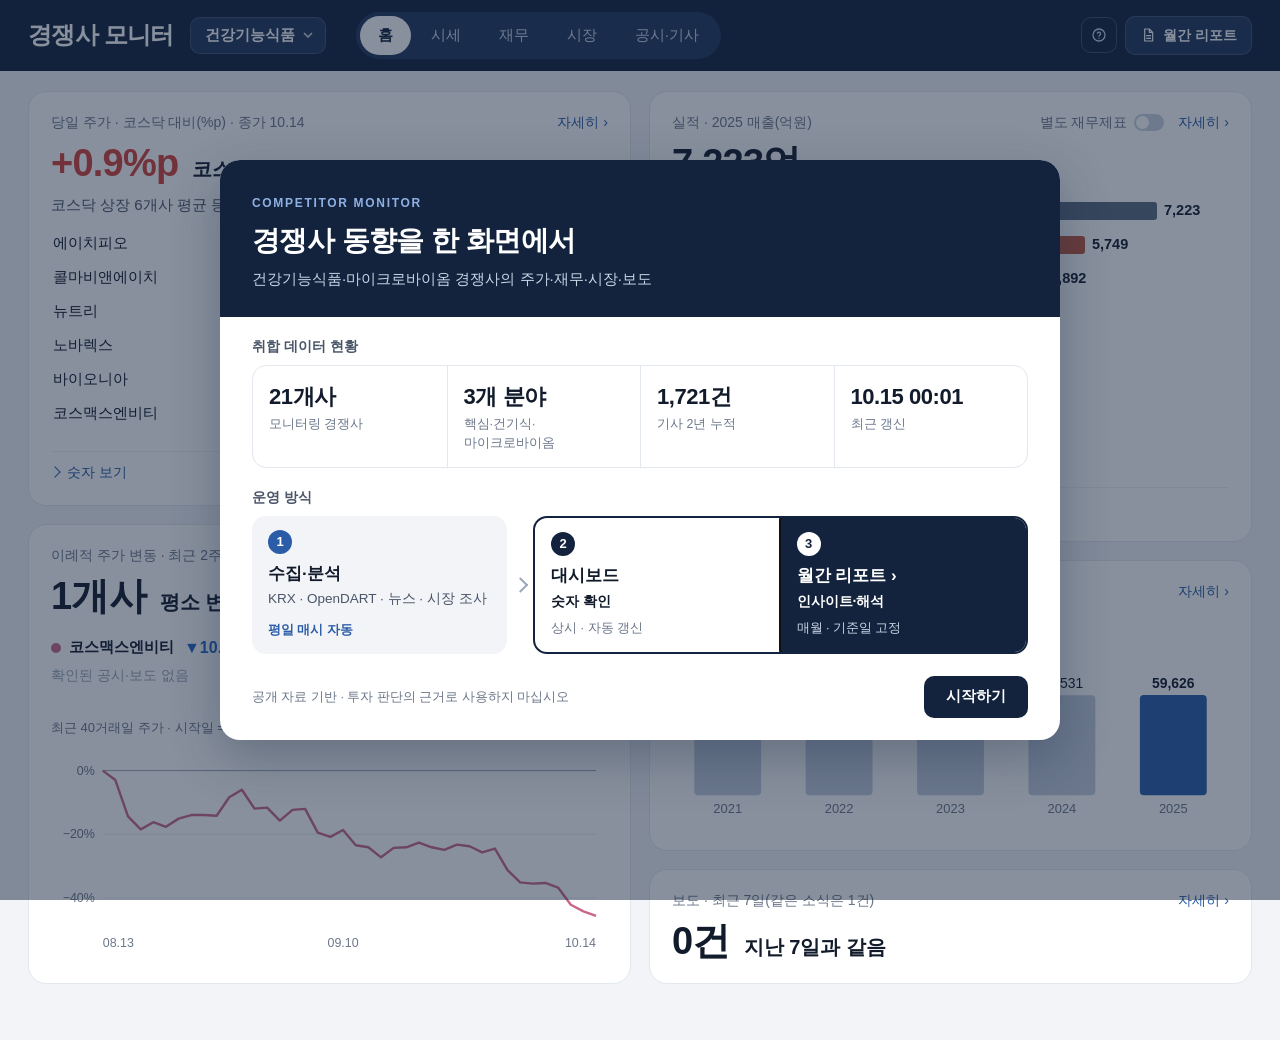
==== index.html @ a5f52f16 "기사: 최근 7일 보도 유형 막대를 누르면 그 유형 기사(날짜·회사·제목·매체) 4건, 기본은 가장 많은 유형 · 주별 보도 수 그래프를 오른쪽 카드 높이에 맞춰 늘림 Co-Aut" ====
<!doctype html>
<html lang="ko">
<head>
<meta charset="utf-8">
<meta name="viewport" content="width=device-width, initial-scale=1">
<title>경쟁사 모니터</title>
<link rel="icon" type="image/svg+xml" href="favicon.svg">
<link rel="icon" type="image/png" sizes="32x32" href="favicon-32.png">
<link rel="apple-touch-icon" href="apple-touch-icon.png">
<link rel="stylesheet" href="assets/app.css?v=36">
</head>
<body>
<header id="hdr"></header>
<main id="main"></main>
<div id="tip" role="tooltip" hidden></div>
<dialog id="coPop" aria-labelledby="coPopTitle"><div id="coPopBody"></div></dialog>
<script src="assets/colors.js?v=21"></script>
<script src="assets/core.js?v=29"></script>
<script src="assets/summary.js?v=41"></script>
</body>
</html>
---- assets/app.css ----
/* 경쟁사 모니터 Beta(/summary/) 스타일 */
:root{
  --page:#F2F4F7; --surface:#FFFFFF; --line:#E3E7EE; --grid:#EEF1F6; --ink:#121B2B; --ink-2:#4A5568; --muted:#6B778A; --faint:#9AA5B5;
  --navy:#13233D; --navy-2:#22365A; --navy-ink:#C9D4E5; --accent:#2B5CA8; --up:#D3433A; --down:#2467C9; --tag:#EEF1F6;
}
*{box-sizing:border-box}
html{-webkit-text-size-adjust:100%}
body{margin:0;background:var(--page);color:var(--ink);font-family:'Pretendard','Noto Sans KR','Apple SD Gothic Neo','Malgun Gothic',sans-serif;font-size:16px;line-height:1.5;word-break:keep-all}
a{color:inherit;text-decoration:none}
button{font:inherit;color:inherit;cursor:pointer}
.up{color:var(--up)}.dn{color:var(--down)}.mu{color:var(--muted)}.dim{color:var(--faint)}

/* 헤더 */
header{background:var(--navy);color:#fff;padding:14px 28px}
.hd{max-width:1280px;margin:0 auto;display:flex;align-items:center;gap:12px 24px;flex-wrap:wrap}
.brand{font-size:21px;font-weight:700;letter-spacing:-.02em;white-space:nowrap}
.nav{display:flex;gap:2px;background:var(--navy-2);border-radius:999px;padding:4px;margin:0 auto}
.nav a{padding:8px 18px;border-radius:999px;color:var(--navy-ink);font-size:15px;white-space:nowrap}
.nav a[aria-current="page"]{background:#fff;color:var(--navy);font-weight:700}
.nav .ni,.nav .ns{display:none}
.hd-r{display:flex;gap:8px;align-items:center}
.sw{display:flex;background:var(--navy-2);border-radius:10px;padding:3px;gap:2px}
.sw a,.sw button{border:0;background:none;padding:7px 12px;border-radius:8px;color:var(--navy-ink);font-size:14px;white-space:nowrap}
.sw [aria-current="true"]{background:#fff;color:var(--navy);font-weight:700}
.view a{padding:7px 14px}

main{max-width:1280px;margin:0 auto;padding:20px 28px 56px;display:flex;flex-direction:column;gap:18px}
.fresh{font-size:14px;color:var(--muted);display:flex;flex-wrap:wrap;gap:6px 16px}
.fresh i{display:inline-block;width:8px;height:8px;border-radius:50%;margin-right:6px;vertical-align:1px}
.ph{display:flex;align-items:baseline;flex-wrap:wrap;gap:6px 14px}
.ph h1{margin:0;font-size:28px;letter-spacing:-.02em}
.ph .m{font-size:14px;color:var(--muted)}
.ph .r{margin-left:auto;display:flex;gap:8px;flex-wrap:wrap}
.seg{display:inline-flex;background:#E3E8EF;border-radius:8px;padding:2px;gap:2px}
.seg button{border:0;background:none;padding:6px 13px;border-radius:6px;font-size:14px;color:var(--ink-2)}
.seg button[aria-pressed="true"]{background:#fff;font-weight:700;color:var(--ink)}
.card{background:var(--surface);border:1px solid var(--line);border-radius:18px;padding:20px 22px;min-width:0}
.card h2{margin:0 0 14px;font-size:19px;letter-spacing:-.01em}
.card h2 small{font-weight:400;font-size:14px;color:var(--muted);margin-left:8px}
.g2{display:grid;grid-template-columns:repeat(2,minmax(0,1fr));gap:18px;align-items:start}
.g3{display:grid;grid-template-columns:repeat(3,minmax(0,1fr));gap:18px}
.g4{display:grid;grid-template-columns:repeat(4,minmax(0,1fr));gap:14px}
.col{display:flex;flex-direction:column;gap:18px;min-width:0}
.more{font-size:14.5px;color:var(--accent)}
.right{text-align:right}
.note{font-size:13px;color:var(--faint);margin:10px 0 0}
.empty{color:var(--faint);padding:24px 0;text-align:center}
.dot{display:inline-block;width:10px;height:10px;border-radius:50%;flex:none}
.co{display:inline-flex;align-items:center;gap:8px;font-weight:600}
.tag{display:inline-block;font-size:12.5px;background:var(--tag);border-radius:999px;padding:2px 9px;color:var(--ink-2);white-space:nowrap}
.est{font-size:11px;font-weight:700;color:#7A5A12;background:#F3EAD7;border-radius:3px;padding:1px 5px;margin-left:6px}
.new{display:inline-block;width:8px;height:8px;border-radius:50%;background:var(--up);margin-left:8px;vertical-align:1px}
svg text{font-family:inherit}

/* 요약: 인사이트 카드 */
.ic{display:flex;flex-direction:column;gap:10px}
.ic .meta{font-size:14px;color:var(--muted);display:flex;justify-content:space-between;align-items:baseline;gap:10px}
.ic .meta .more{font-size:14px;white-space:nowrap}
.ic .big{display:flex;align-items:baseline;gap:6px 14px;flex-wrap:wrap}
.ic .big b{font-size:38px;letter-spacing:-.02em;line-height:1.1}
.ic .big span{font-size:20px;font-weight:700;line-height:1.35}
.ic .sub{font-size:15px;color:var(--ink-2)}
a.card:hover{border-color:#C9D2DF}

/* 상세: 인사이트 카드 */
.dc{display:grid;grid-template-columns:120px minmax(0,1fr);gap:16px;align-items:center}
.dc .n{font-size:26px;font-weight:700;letter-spacing:-.02em}
.dc .meta{font-size:13px;color:var(--muted)}
.dc .h{font-size:17px;font-weight:700;margin:2px 0}
.dc .s{font-size:14px;color:var(--ink-2)}
.ai{background:var(--navy);color:#fff;border:0}
.ai .meta{color:#B9A8F0}.ai .s{color:#C9D4E5}

/* 표 */
.tw{overflow-x:auto}
table{width:100%;border-collapse:collapse;font-variant-numeric:tabular-nums;font-size:15px}
th{font-size:13px;font-weight:700;color:var(--ink-2);text-align:right;padding:8px 10px;border-bottom:1px solid #D9DFE8;white-space:nowrap;vertical-align:bottom}
th small{display:block;font-weight:400;color:var(--muted)}
td{text-align:right;padding:10px;border-bottom:1px solid var(--grid);white-space:nowrap}
th:first-child,td:first-child{text-align:left}
td small{display:block;font-size:12.5px;color:var(--muted)}
td.l,th.l{text-align:left}
tr.avg td{background:#EEF2F8;font-weight:700}
tr.sub td{background:#FAFBFC;color:var(--ink-2);font-size:14px}
tr.grp td{background:#F6F8FB;font-size:13px;font-weight:700;color:var(--ink-2);padding:7px 10px}
td.wrap{white-space:normal;text-align:left}
th[data-k]{cursor:pointer}

.nrow{display:grid;grid-template-columns:62px 160px minmax(0,1fr);gap:14px;align-items:center;padding:13px 0;border-top:1px solid var(--grid);font-size:16.5px;min-width:0}

.prow{display:grid;grid-template-columns:150px minmax(0,1fr) 170px;gap:12px;padding:10px 0;border-top:1px solid var(--grid);font-size:15.5px;min-width:0}
.prow > span:last-child{text-align:right}


/* 숫자 확인: 그래프 위 투명 칸, 떠 있는 상자 */
.hit{fill:transparent;cursor:pointer}
.hit:hover,.hit.on{fill:rgba(43,92,168,.07)}
circle.pt{cursor:pointer}circle.pt.on{stroke:var(--ink);stroke-width:2}
[data-tip]{cursor:pointer}
#tip{position:fixed;z-index:50;pointer-events:none;background:var(--navy);color:#fff;border-radius:10px;padding:9px 12px;font-size:13.5px;line-height:1.45;min-width:150px;max-width:min(320px,calc(100vw - 16px));box-shadow:0 6px 18px rgba(19,35,61,.25);font-variant-numeric:tabular-nums}
#tip[hidden]{display:none}
#tip .tt{display:block;font-size:14px;margin-bottom:3px}
#tip .tr{display:flex;justify-content:space-between;gap:14px}
#tip .tr span{color:var(--navy-ink)}
#tip .tr b{font-weight:700;white-space:nowrap}
.hint{margin:-6px 0 0;font-size:13.5px;color:var(--faint)}
/* 카드 아래 펼치는 숫자 표 */
.fold{margin-top:12px;border-top:1px solid var(--grid);padding-top:8px}
.fold summary{cursor:pointer;font-size:14px;color:var(--accent);list-style:none;display:flex;align-items:center;gap:6px;padding:2px 0;width:fit-content;max-width:100%}
.fold summary::-webkit-details-marker{display:none}
.fold summary::before{content:"";width:7px;height:7px;border-right:1.6px solid currentColor;border-bottom:1.6px solid currentColor;transform:rotate(-45deg);transition:transform .15s;margin-right:2px}
.fold[open] summary::before{transform:rotate(45deg)}
.fold-b{margin-top:8px}
.fold table{font-size:14px}
.fold td a{color:var(--ink)}
.wrapcells td:last-child{white-space:normal;text-align:left;min-width:240px}

/* 헤더 오른쪽: 경쟁사 실적 리포트 */
.rep{display:inline-flex;align-items:center;gap:7px;padding:8px 14px;border-radius:10px;background:var(--navy-2);color:#fff;font-size:14px;font-weight:600;white-space:nowrap;border:1px solid rgba(255,255,255,.14)}
.rep:hover{background:#2C4470}
.rep .rs{display:none}
.fresh .fr{margin-left:auto;display:inline-flex;align-items:center;gap:16px}
.fsb{display:inline-flex;align-items:center;gap:7px;padding:0;background:none;border:0;color:var(--muted);font-size:14px;white-space:nowrap;cursor:pointer}
.fsb i{width:30px;height:17px;border-radius:999px;background:#C9D2DE;position:relative;flex:none;transition:background .15s}
.fsb i::after{content:"";position:absolute;left:2px;top:2px;width:13px;height:13px;border-radius:50%;background:#fff;transition:left .15s}
.fsb[aria-pressed="true"]{color:var(--ink);font-weight:700}
.fsb[aria-pressed="true"] i{background:var(--accent)}
.fsb[aria-pressed="true"] i::after{left:15px}

/* 회사 이름 = 버튼(약식 PL) */
.cob{border:0;background:none;padding:0;text-align:left;font:inherit;color:inherit;cursor:pointer}
.cob:hover{color:var(--accent)}
.cob .cob-h{font-size:13px;font-weight:400;color:var(--accent);margin-left:auto}
button.co{font-weight:600}
/* 회사 약식 PL 창 */
#coPop{border:0;border-radius:18px;padding:0;width:min(1000px,calc(100vw - 32px));max-height:calc(100vh - 48px);color:var(--ink);background:var(--surface);box-shadow:0 18px 50px rgba(19,35,61,.3)}
#coPop::backdrop{background:rgba(19,35,61,.45)}
#coPopBody{padding:22px 26px 10px}
.cp-head{display:flex;justify-content:space-between;gap:16px;align-items:flex-start;border-bottom:3px solid var(--cc);padding-bottom:14px;margin-bottom:18px}
.cp-head h2{font-size:24px;display:flex;align-items:center;gap:10px;flex-wrap:wrap;margin:0}
.cp-head h2 i{width:12px;height:12px;border-radius:50%;background:var(--cc);display:inline-block}
.cp-meta{display:flex;flex-wrap:wrap;gap:4px 16px;margin-top:8px;color:var(--ink-2);font-size:14.5px}
.cp-meta b{color:var(--ink)}.cp-meta a{text-decoration:underline;text-decoration-color:var(--line)}
.cp-x{border:1px solid var(--line);background:var(--surface);border-radius:8px;width:36px;height:36px;font-size:18px;flex:none;color:var(--ink-2)}
.cp-kpis{display:grid;grid-template-columns:repeat(4,minmax(0,1fr));gap:10px;margin-bottom:20px}
.cp-kpi{border:1px solid var(--line);border-radius:10px;padding:12px 14px}
.cp-kpi .l{font-size:14px;color:var(--ink-2)}
.cp-kpi .v{font-size:26px;font-weight:700;letter-spacing:-.02em;margin:2px 0 4px;font-variant-numeric:tabular-nums}
.cp-kpi .c{font-size:13.5px;color:var(--ink-2)}
.cp-seg{display:flex;flex-wrap:wrap;gap:6px;margin:-6px 0 20px}
.cp-seg > span{white-space:nowrap;border:1px solid var(--line);border-radius:8px;padding:6px 10px;font-size:14px;color:var(--ink-2)}
.cp-seg > span.main{border-color:var(--cc);color:var(--ink)}
.cp-sec{margin:0 0 22px}
.cp-sec h3{font-size:17px;margin:0 0 10px;display:flex;align-items:baseline;gap:10px;flex-wrap:wrap}
.cp-sec h3 small{font-size:13px;color:var(--muted);font-weight:400}
.cp-tw{overflow-x:auto}
.cp-pl th,.cp-pl td{padding:8px 10px}
.cp-pl th small{display:block;font-weight:400}
.cp-pl td.l{text-align:left;font-weight:600}
.cp-pl tr.sub td.l{font-weight:400;color:var(--ink-2);padding-left:24px}
.cp-pl tr.sub td{font-size:14.5px;color:var(--ink-2)}
.cp-pl tr.key td{background:var(--page)}
.cp-pl tr.pct td{padding-top:0;color:var(--ink-2);font-size:14.5px}
.cp-pl tr.key + tr.pct td{background:var(--page)}
.cp-pl tr:has(+ tr.pct) td{border-bottom:0;padding-bottom:2px}
.cp-pl td.avg,.cp-pl th.avg{color:var(--ink-2);border-left:1px solid var(--line)}
.cp-n{display:grid;grid-template-columns:48px auto minmax(0,1fr);gap:10px;align-items:baseline;padding:9px 0;border-top:1px solid var(--grid);font-size:15px}
.cp-n:hover span:last-child{text-decoration:underline}

/* 최근 공시/기사 */
.flt{display:flex;flex-wrap:wrap;gap:8px;align-items:center;margin:0 0 10px}
.flt select{font:inherit;font-size:14px;padding:6px 10px;border:1px solid var(--line);border-radius:8px;background:var(--surface);color:var(--ink);max-width:200px}
.linkbtn{border:0;background:none;padding:4px 6px;font-size:14.5px}
.morebtn{border:1px solid var(--line);background:var(--surface);border-radius:999px;padding:8px 18px;font-size:14px;color:var(--accent)}
.tag.new-t{background:#FBE7E5;color:var(--up);font-weight:700;font-size:11px;margin-left:6px;padding:1px 6px}
.chip{display:inline-block;border:1px solid var(--line);border-radius:999px;padding:3px 10px;font-size:13.5px;color:var(--accent);white-space:nowrap}
.chip small{color:var(--muted);margin-left:2px}
.chip:hover{border-color:var(--accent)}
.dgrid{table-layout:fixed;min-width:560px}
.dgrid th,.dgrid td{text-align:center}
.dgrid th:first-child,.dgrid td:first-child{text-align:left;width:30%}
.disc th,.disc td{text-align:left}.disc .dgrid th:not(:first-child),.disc .dgrid td:not(:first-child){text-align:center}
.disc td a{color:var(--ink)}.disc td a:hover{text-decoration:underline}
/* 기업가치 */
.big1{display:flex;align-items:baseline;gap:10px;margin:-4px 0 10px}.big1 b{font-size:30px;letter-spacing:-.02em}.big1 span{font-size:15px;color:var(--muted)}
td .est{font-size:11px;font-weight:700;color:#7A5A12;background:#F3EAD7;border-radius:3px;padding:1px 5px;margin:0 4px 0 0}

/* 관리자 모드 (브랜드명 길게 누르기) */
.brand{-webkit-touch-callout:none;user-select:none;-webkit-user-select:none}
#adm{border:0;border-radius:18px;padding:0;width:min(860px,calc(100vw - 32px));max-height:calc(100vh - 48px);color:var(--ink);background:var(--surface);box-shadow:0 18px 50px rgba(19,35,61,.3)}
#adm::backdrop{background:rgba(19,35,61,.45)}
.adm-in{padding:20px 24px 22px}
.adm-hd{display:flex;justify-content:space-between;align-items:center;margin-bottom:14px}
.adm-hd h2{margin:0;font-size:21px}
#adm h3{font-size:16px;margin:18px 0 8px}#adm h3 small{font-size:13px;font-weight:400;color:var(--muted);margin-left:8px}
.adm-go{display:flex;flex-direction:column;border:1px solid var(--line);border-radius:12px;padding:12px 14px;font-weight:700;color:var(--accent)}
.adm-go small{font-weight:400;color:var(--muted);font-size:13px}
.adm-go:hover{border-color:var(--accent)}
.adm-tool{display:flex;flex-wrap:wrap;gap:8px;align-items:center;margin:0 0 10px}
.adm-tool input{font:inherit;font-size:14px;padding:6px 10px;border:1px solid var(--line);border-radius:8px}
.cap-grid{display:grid;grid-template-columns:repeat(auto-fit,minmax(260px,1fr));gap:12px}
.cap-sec{border:1px solid var(--line);border-radius:10px;overflow:hidden}
.cap-sec h3{margin:0 !important;padding:8px 12px;font-size:14px !important;background:var(--tag)}
.cap-sec td{padding:7px 12px;font-size:14px}.cap-sec tr:last-child td{border-bottom:0}
#admList{width:100%;font:inherit;font-size:14px;padding:8px;border:1px solid var(--line);border-radius:8px;margin-bottom:8px}

/* 휴대폰 */
@media (max-width:760px){
  header{padding:12px 14px}
  .hd{gap:10px}
  .brand{font-size:20px}
  .hd-r{margin-left:auto}
  /* 아래 떠 있는 알약 메뉴 */
  .nav{position:fixed;left:12px;right:12px;bottom:calc(14px + env(safe-area-inset-bottom));z-index:20;margin:0;display:grid;grid-template-columns:repeat(5,minmax(0,1fr));gap:2px;background:var(--navy);border-radius:24px;padding:6px;box-shadow:0 6px 20px rgba(19,35,61,.28)}
  .nav a{display:flex;flex-direction:column;align-items:center;gap:2px;padding:7px 0;border-radius:18px;color:#A9B8CF;font-size:11.5px}
  .nav a[aria-current="page"]{background:#2B3F60;color:#fff}
  .nav .ni{display:block;width:21px;height:21px}.nav .nl{display:none}.nav .ns{display:block}
  main{padding-bottom:110px !important}
  .fsw{order:4;width:100%}
  .fsw a,.fsw button{flex:1;text-align:center;font-size:13px;padding:7px 4px}
  .view a{padding:6px 10px;font-size:13px}
  main{padding:14px 14px 40px;gap:14px}
  .g2,.g3{grid-template-columns:minmax(0,1fr)}
  .g4{grid-template-columns:repeat(2,minmax(0,1fr))}
  .prow{grid-template-columns:minmax(0,1fr) auto;gap:2px 10px;font-size:14.5px}.prow > span:nth-child(2){grid-column:1/-1;grid-row:2}
  .nrow{grid-template-columns:auto minmax(0,1fr);gap:4px 10px;font-size:15px}.nrow > span:last-child{grid-column:1/-1}
  .card{padding:16px;border-radius:16px}
  .card h2{font-size:17px}
  .ph h1{font-size:23px}
  .ph .r{margin-left:0}
  .ic .big b{font-size:32px}.ic .big span{font-size:17px}
  .dc{grid-template-columns:92px minmax(0,1fr);gap:12px}.dc .n{font-size:21px}.dc .h{font-size:15.5px}
  /* 표 → 회사별 카드 */
  .tw:not(.keep) table,.tw:not(.keep) tbody{display:block}
  .tw:not(.keep) thead{display:none}
  .tw:not(.keep) tbody tr{display:grid;grid-template-columns:repeat(2,minmax(0,1fr));gap:3px 14px;padding:11px 2px;border-bottom:1px solid var(--grid)}
  .tw:not(.keep) tbody td{display:flex;justify-content:space-between;align-items:baseline;gap:6px;padding:0;border:0;white-space:normal;font-size:14px;min-width:0}
  .tw:not(.keep) tbody td::before{content:attr(data-l);color:var(--muted);font-size:12.5px;text-align:left;flex:0 1 auto;min-width:0}
  .tw:not(.keep) tbody td:first-child,.tw:not(.keep) tbody td[colspan],.tw:not(.keep) tbody td.full{grid-column:1/-1;justify-content:flex-start;font-size:15.5px}
  .tw:not(.keep) tbody td:first-child::before,.tw:not(.keep) tbody td[colspan]::before,.tw:not(.keep) tbody td.full::before,.tw:not(.keep) tbody td[data-l=""]::before{display:none}
  .tw:not(.keep) tbody td small{display:inline;margin-left:6px}
  .tw:not(.keep) tbody td > b,.tw:not(.keep) tbody td > span:not(.co){white-space:nowrap}
  .tw:not(.keep) tbody td::before{white-space:nowrap;overflow:hidden;text-overflow:ellipsis;max-width:55%}
  .tw:not(.keep) tbody td.l:has(svg){display:none}
  .tw:not(.keep) tbody td:first-child small{display:block;margin:2px 0 0}
  .tw:not(.keep) tbody tr.avg{background:#EEF2F8;border-radius:8px;padding:10px}
  .tw:not(.keep) tbody tr.avg td{background:none}
  .tw:not(.keep) tbody tr.grp{display:block;padding:6px 8px;background:#F6F8FB}
  .tw:not(.keep) tbody tr.grp td{background:none}
  .flt select{flex:1 1 40%;max-width:none}
  .flt .seg{width:100%}.flt .seg button{flex:1}
  .dgrid th:first-child,.dgrid td:first-child{width:104px}
  .disc .tw:not(.keep) tbody td:last-child{grid-column:1/-1;font-size:15px}.disc .tw:not(.keep) tbody td:last-child::before{display:none}
  .disc .tw:not(.keep) tbody td small{display:inline;margin-left:6px}
  .rep{padding:7px 11px;font-size:13px}.rep .rl{display:none}.rep .rs{display:inline}
  #coPop{width:100vw;max-width:100vw;max-height:100%;height:100%;border-radius:0;margin:0}
  #coPopBody{padding:16px 14px 40px}
  .cp-head h2{font-size:20px}
  .cp-kpis{grid-template-columns:repeat(2,minmax(0,1fr));gap:8px}
  .cp-kpi{padding:10px 12px}.cp-kpi .v{font-size:21px}.cp-kpi .c{font-size:12.5px}
  .cp-pl{font-size:13.5px}.cp-pl th,.cp-pl td{padding:7px 6px}
  .cp-n{grid-template-columns:auto minmax(0,1fr);font-size:14px}.cp-n span:last-child{grid-column:1/-1}
  .wrapcells td:last-child{min-width:0}
  .fold summary{font-size:14.5px;padding:6px 0}
}
/* 재무 회사 카드: 누르면 약식 PL */
.fcard{cursor:pointer;transition:border-color .15s,box-shadow .15s}
.fcard:hover{border-color:#B9C6DA;box-shadow:0 2px 10px rgba(19,35,61,.06)}
.fcard:focus-visible{outline:2px solid var(--accent);outline-offset:2px}

/* 재무: 분기 자료 없는 카드, 판관비 표 */
.qempty{display:flex;align-items:center;justify-content:center;min-height:190px;color:var(--muted);font-size:15px}
.sga-t{margin-top:14px}
.sga-t td small,.sga-t th small{display:block;font-size:13px;font-weight:400;color:var(--muted)}
@media (max-width:760px){
  .qempty{min-height:56px}
  .sga-t .tw:not(.keep) tbody tr{grid-template-columns:minmax(0,1fr)}
  .sga-t .tw:not(.keep) tbody td::before{max-width:none}
  .sga-t .tw:not(.keep) tbody td small{display:inline;margin-left:8px}
}
.sga-t .sv small{display:block}
@media (max-width:760px){ .sga-t .sv small{display:inline;margin-left:8px} }

/* 약식 PL: 매출 100원의 쓰임 */
.cs{display:grid;gap:8px}
.cs-row{display:grid;grid-template-columns:44px minmax(0,1fr) 82px;gap:10px;align-items:center;font-size:14px}
.cs-y{color:var(--muted)}
.cs-row > b{text-align:right;font-size:14px}
.cs-h{margin-bottom:-4px}.cs-h > b{font-size:13px;font-weight:600;color:var(--muted)}
.cs-bar{position:relative;display:flex;height:26px;border-radius:4px;overflow:hidden;background:var(--tag)}
.cs-bar.over::after{content:"";position:absolute;left:var(--h);top:-2px;bottom:-2px;border-left:1.5px dashed var(--ink);opacity:.55}
.cs-bar i{display:flex;align-items:center;justify-content:center;font-style:normal;font-size:12.5px;font-weight:700;color:#fff;min-width:0;overflow:hidden;white-space:nowrap;cursor:pointer}
.cs-lg{display:flex;flex-wrap:wrap;gap:4px 14px;font-size:13px;color:var(--ink-2);margin:2px 0 0 54px}
.cs-lg i{display:inline-block;width:9px;height:9px;border-radius:2px;margin-right:5px;vertical-align:0}
@media (max-width:760px){ .cs-row{grid-template-columns:38px minmax(0,1fr) 70px;gap:6px} .cs-lg{margin-left:0} }

/* 가로 막대(HTML) */
.hb{display:grid;gap:2px;max-width:640px;font-size:15px;position:relative}
.hb-r,.hb-rr{display:grid;grid-template-columns:var(--lab) minmax(0,1fr);align-items:center;gap:12px;min-height:32px;border-radius:6px}
.hb-r:hover,.hb-r.on{background:rgba(43,92,168,.06)}
.hb-l{white-space:nowrap;overflow:hidden;text-overflow:ellipsis;padding-left:2px}
.hb-t{position:relative;height:18px;margin-right:72px}
.hb.neg .hb-t{margin-left:64px}
.hb.neg .hb-t::before{content:"";position:absolute;left:var(--z);top:-7px;bottom:-7px;border-left:1px solid #B4BFCF}
.hb-b{position:absolute;top:0;bottom:0;border-radius:3px}
.hb-v{position:absolute;top:50%;transform:translateY(-50%);font-size:14.5px;font-weight:700;white-space:nowrap;font-variant-numeric:tabular-nums}
.hb.hbdot .hb-t::after{content:"";position:absolute;left:0;right:0;top:50%;border-top:1px solid var(--grid)}
.hb-d{position:absolute;top:50%;width:13px;height:13px;border-radius:50%;transform:translate(-50%,-50%);z-index:1;box-shadow:0 0 0 2px var(--surface)}
.hb-rr{min-height:20px}
.hb-ref{position:absolute;top:-2px;transform:translateX(-50%);font-size:12.5px;color:var(--muted);white-space:nowrap}
.hb-ref em{font-style:normal}
.hb-ref::before{content:"";position:absolute;left:50%;bottom:100%;height:var(--refh,200px);border-left:1.5px dashed #8C98AB}
@media (max-width:760px){ .hb{font-size:14px;max-width:none} .hb-r{gap:8px;--lab:96px !important} .hb-t{margin-right:58px} .hb.neg .hb-t{margin-left:50px} }

/* 넓은 화면 2단: 그래프 | 표 */
.split{display:grid;grid-template-columns:minmax(0,5fr) minmax(0,7fr);gap:32px;align-items:start}
.split.wide{grid-template-columns:minmax(0,4fr) minmax(0,8fr)}
.split .sp-r .tw{margin-top:0}
.split .sga-t{margin-top:0}
@media (max-width:1180px){ .split,.split.wide{grid-template-columns:minmax(0,1fr);gap:16px} .split .sp-l .hb{max-width:640px} }
.hb.stk .hb-b{border-radius:0}.hb.stk .hb-b:first-child{border-radius:3px 0 0 3px}
/* 표 안 작은 막대 */
.mb2{display:inline-flex;align-items:center;gap:10px;justify-content:flex-end}
.mbt{position:relative;width:110px;height:10px;background:var(--grid);border-radius:3px;flex:none}
.mbt i{position:absolute;top:0;bottom:0;border-radius:3px}
.mbt i.p{left:50%;background:var(--up)}.mbt i.n{right:50%;background:var(--down)}
.mbt:not(.cap)::after{content:"";position:absolute;left:50%;top:-3px;bottom:-3px;border-left:1px solid #B4BFCF}
.mbt.cap i{left:0}
.mb2 b{min-width:64px;text-align:right;font-variant-numeric:tabular-nums}
@media (max-width:760px){ .mbt{width:64px} .mb2 b{min-width:0} }
.val-t td:first-child{white-space:normal}.val-t td:first-child small{max-width:300px}
.hb.hbdot .hb-v{background:var(--surface);padding:0 3px;z-index:2}
.sig-t td:last-child{min-width:150px}.sig-t td,.sig-t th{padding-left:6px;padding-right:6px}
/* 홈: 웹에서 좌우 열의 끝을 맞춤(짧은 열의 마지막 카드가 늘어남) */
.g2.home{align-items:stretch}
.g2.home > .col{display:flex;flex-direction:column}
.g2.home > .col > .card:last-child{flex:1 1 auto}
.g2.home.measure > .col > .card:last-child{flex:none}

/* 이용 안내 */
.ib{border:0;background:none;padding:0;color:var(--accent);font-size:14px;cursor:pointer}
#intro{border:0;border-radius:20px;padding:0;width:min(840px,calc(100vw - 32px));max-height:calc(100vh - 48px);color:var(--ink);background:var(--surface);box-shadow:0 18px 50px rgba(19,35,61,.3);overflow:auto}
#intro::backdrop{background:rgba(19,35,61,.5)}
.in-hero{background:var(--navy);color:#fff;padding:30px 32px 26px}
.in-k{font-size:12px;font-weight:700;letter-spacing:.14em;color:#8FB0E3}
.in-hero h2{margin:6px 0 6px;font-size:28px;letter-spacing:-.02em}
.in-hero p{margin:0;font-size:15px;color:var(--navy-ink)}
.in-in{padding:20px 32px 22px}
.in-sh{margin:0 0 8px;font-size:13.5px;font-weight:700;color:var(--ink-2)}
.in-st{display:grid;grid-template-columns:repeat(4,minmax(0,1fr));border:1px solid var(--line);border-radius:14px;margin:0 0 20px}
.in-st > div{padding:14px 16px;display:flex;flex-direction:column;gap:2px;min-width:0}
.in-st > div + div{border-left:1px solid var(--line)}
.in-st b{font-size:22px;letter-spacing:-.02em;white-space:nowrap}
.in-st span{font-size:12.5px;color:var(--muted)}
.in-fl{display:flex;align-items:stretch;gap:0;margin:0 0 22px}
.in-f{flex:1;min-width:0;background:var(--page);border-radius:14px;padding:14px 16px;display:flex;flex-direction:column;gap:3px}
.in-f i{font-style:normal;width:24px;height:24px;border-radius:50%;background:var(--accent);color:#fff;font-size:13px;font-weight:700;display:flex;align-items:center;justify-content:center;margin-bottom:4px}
.in-f b{font-size:17px}
.in-f span{font-size:13.5px;color:var(--ink-2);line-height:1.45}
.in-f em{font-style:normal;font-size:12.5px;color:var(--accent);font-weight:600;margin-top:auto;padding-top:4px}
.in-ar{flex:none;width:26px;position:relative}
.in-out{flex:2.2;min-width:0;display:grid;grid-template-columns:1fr 1fr;border:2px solid var(--navy);border-radius:14px;overflow:hidden}
.in-o{padding:14px 16px;display:flex;flex-direction:column;gap:3px;min-width:0;color:inherit}
.in-o i{font-style:normal;width:24px;height:24px;border-radius:50%;background:var(--navy);color:#fff;font-size:13px;font-weight:700;display:flex;align-items:center;justify-content:center;margin-bottom:4px}
.in-o b{font-size:17px;white-space:nowrap}.in-o span{font-size:14px;font-weight:600;color:var(--ink)}
.in-o em{font-style:normal;font-size:12.5px;color:var(--muted);margin-top:auto;padding-top:4px}
.in-o.rp{background:var(--navy);color:#fff;text-decoration:none}
.in-o.rp i{background:#fff;color:var(--navy)}.in-o.rp span{color:#fff}.in-o.rp em{color:var(--navy-ink)}
.in-o.rp:hover{background:#22365A}
.in-ar::after{content:"";position:absolute;top:50%;left:8px;width:9px;height:9px;border-top:2px solid #9AA8BD;border-right:2px solid #9AA8BD;transform:translateY(-50%) rotate(45deg)}
.in-foot{display:flex;justify-content:space-between;align-items:center;gap:12px;flex-wrap:wrap}
.in-foot small{color:var(--muted);font-size:12.5px}
.in-go{border:0;background:var(--navy);color:#fff;border-radius:10px;padding:10px 22px;font-weight:700;font-size:14.5px;cursor:pointer}
@media (max-width:760px){
  .in-hero{padding:22px 20px 18px}.in-hero h2{font-size:22px}.in-in{padding:16px 20px 18px}
  .in-st{grid-template-columns:repeat(2,minmax(0,1fr))}.in-st > div:nth-child(3){border-left:0}.in-st > div:nth-child(n+3){border-top:1px solid var(--line)}
  .in-st b{font-size:19px}
  .in-fl{flex-direction:column}.in-out{flex:none}.in-ar{width:auto;height:18px}.in-ar::after{left:50%;top:2px;transform:translateX(-50%) rotate(135deg)}
}
/* 판관비 히트맵: 셀 = 매출액 대비 비중, 색 진하기 = 열 안 상대 크기 */
.hmt th{white-space:nowrap}
.hmt th:not(:first-child),.hmt td:not(:first-child){text-align:center}
.hmt td{padding-top:4px;padding-bottom:4px}
.hm{display:block;width:100%;min-width:64px;border:0;border-radius:6px;padding:7px 6px;font:inherit;font-size:14px;color:var(--ink);cursor:pointer;font-variant-numeric:tabular-nums}
.hm[data-b]{font-weight:700}
.hm:hover,.hm:focus-visible{outline:2px solid #2B5CA8;outline-offset:-2px}
.hmt td small{display:block;font-size:13px;font-weight:400;color:var(--muted)}
@media (max-width:760px){
  .hmt .tw:not(.keep) tbody td{align-items:center}
  .hmt .hm{width:auto;min-width:54px;padding:4px 6px;font-size:13.5px}
  .hmt .tw:not(.keep) tbody tr{gap:3px 10px}
  .hmt .tw:not(.keep) tbody td::before{font-size:12.5px;letter-spacing:-.02em}
  .hmt td small{display:inline;margin-left:6px}
}
/* 히트맵·광고비 효율 표: 회사 열 고정, 나머지 열 같은 너비 */
@media (min-width:761px){
  .hmt table{table-layout:fixed;width:100%}
  .hmt th:first-child,.hmt td:first-child{width:170px}
  .hmt th{white-space:nowrap;letter-spacing:-.03em;font-size:13.5px}
}
/* 연구개발 투자 회수 표: 회수율 칸 막대 · 모바일에서 회수율 한 줄 */
.rdt td a{white-space:nowrap}
@media (max-width:760px){ .rdt .tw:not(.keep) tbody td:nth-child(6){grid-column:1/-1} }
/* 칸 안 막대(광고비 효율·연구개발 회수): 값은 막대 끝에 바로 붙임, 막대 길이 = --f × 최대 길이 */
.adt small.in{display:inline;margin-left:4px}
.ib2{display:inline-flex;align-items:center;gap:8px;white-space:nowrap}
.ib2 i{display:block;height:12px;border-radius:3px;flex:0 0 auto;width:calc(var(--f,0) * 150px);min-width:2px}
@media (min-width:761px){
  .adt:not(.rdt) th:nth-child(5),.adt:not(.rdt) td:nth-child(5),.rdt th:nth-child(6),.rdt td:nth-child(6){text-align:left!important;padding-left:16px}
  .adt:not(.rdt) th:nth-child(5),.rdt th:nth-child(6){width:24%}
}
@media (max-width:760px){ .ib2 i{width:calc(var(--f,0) * 110px)} .adt:not(.rdt) .tw:not(.keep) tbody td:nth-child(5){grid-column:1/-1} }
/* 제목 옆 기준 설명(ⓘ) */
.ii{display:inline-flex;align-items:center;justify-content:center;width:18px;height:18px;margin-left:8px;border:1.5px solid var(--muted);border-radius:50%;background:none;color:var(--muted);font:700 11.5px/1 Georgia,serif;font-style:italic;cursor:help;vertical-align:2px;padding:0;flex:none}
.ii:hover,.ii.on,.ii:focus-visible{border-color:var(--ink);color:var(--ink)}
/* 비중 도넛 + 범례 */
.dnut{display:grid;grid-template-columns:200px minmax(0,1fr);gap:24px;align-items:center;max-width:620px}
.dnut svg{width:100%;height:auto;display:block}
.dnut circle{cursor:pointer}
.dnut-l{display:grid;gap:2px}
.dnut-r{display:grid;grid-template-columns:12px minmax(0,1fr) auto;gap:10px;align-items:center;padding:6px 0;border-bottom:1px solid var(--grid);font-size:14.5px}
.dnut-r:last-child{border-bottom:0}
.dnut-r i{width:12px;height:12px;border-radius:3px}
.dnut-r b{font-variant-numeric:tabular-nums}
@media (max-width:760px){ .dnut{grid-template-columns:1fr;gap:14px} .dnut svg{width:170px;justify-self:center} }
.dnut-r span,.dnut-r b{color:var(--ink)}
.dnut-card{align-self:stretch;display:flex;flex-direction:column}
.dnut-card .dnut{flex:1;align-content:center}
/* 이례적 주가 변동: 회사마다 두 줄(등락 · 같은 시기 공시·보도 제목 전체) */
.sg-l{display:grid;margin-top:4px}
.sg-r{padding:10px 0;border-top:1px solid var(--grid)}
.sg-r:first-child{border-top:0;padding-top:4px}
.sg-h{display:flex;align-items:baseline;gap:10px;flex-wrap:wrap;font-size:15px}
.sg-h b{font-size:16px;font-variant-numeric:tabular-nums}
.sg-h .mu{font-size:14px}
.sg-m{margin-left:auto;font-size:13.5px;color:var(--muted);white-space:nowrap}
.sg-w{display:flex;gap:8px;align-items:baseline;margin-top:5px;font-size:14px;line-height:1.5}
.sg-w .tag{flex:none;white-space:nowrap}
.sg-w a.more{color:var(--ink);font-weight:500}
.sg-w a.more:hover{text-decoration:underline}
.sg-c{margin:12px 0 2px;font-size:13px;color:var(--muted)}
@media (max-width:760px){ .sg-m{margin-left:0;flex-basis:100%} }
/* 구역 안 별도 재무제표 스위치: 제목 줄 오른쪽 */
.h2o,.h3o{display:flex;align-items:baseline;gap:8px;flex-wrap:wrap}
.h2o .fsb,.h3o .fsb{margin-left:auto;font-size:13.5px;font-weight:500;align-self:center}
.ic .meta .mr{display:inline-flex;align-items:center;gap:14px;flex:none}
.ic .meta .fsb{font-size:13.5px}
.fsb .fx{white-space:pre}
@media (max-width:760px){ .fsb .fx{display:none} .h2o .fsb{font-size:13px} }
.ph .r .fsb{margin-right:6px;align-self:center}
/* ---------- 머리·화면 머리 정리 (2026.10.15) ---------- */
.hlp{display:inline-flex;align-items:center;gap:6px;padding:8px 12px;border-radius:10px;background:none;border:1px solid rgba(255,255,255,.18);color:var(--navy-ink);font-size:14px;font-weight:600;white-space:nowrap;cursor:pointer}
.hlp:hover{background:var(--navy-2);color:#fff}
/* 화면 머리: 제목·기준 한 덩어리, 조작은 오른쪽 한 줄 */
.ph{align-items:center;gap:8px 14px;min-height:40px}
.ph h1{font-size:24px}
.ph .m{display:inline-flex;align-items:center;gap:2px}
.ph .r{align-items:center;gap:10px}
.pick{font:inherit;font-size:14px;font-weight:600;color:var(--ink);height:34px;padding:0 30px 0 12px;border:1px solid var(--line);border-radius:8px;background:var(--surface) url("data:image/svg+xml,%3Csvg xmlns='http://www.w3.org/2000/svg' width='10' height='6'%3E%3Cpath d='M1 1l4 4 4-4' fill='none' stroke='%236B7A90' stroke-width='1.6'/%3E%3C/svg%3E") no-repeat right 11px center;appearance:none;-webkit-appearance:none;cursor:pointer}
.ph .seg{height:34px;align-items:center}
@media (max-width:760px){
  .hlp{padding:7px 9px}.hlp .hl{display:none}
  .ph h1{font-size:21px}
  .ph .r{width:100%;gap:8px}
  .ph .r .seg{flex:1 1 100%}.ph .r .seg button{flex:1;padding:6px 6px;font-size:13.5px}
  .ph .r .pick{flex:1 1 0;min-width:0}
}
/* ---------- 머리 B안 (웹): 한 줄 = 제목 · 분야 선택 상자 · 메뉴 알약 · ? · 리포트 ---------- */
@media (min-width:761px){
  header{padding:12px 28px}
  .hd{flex-wrap:nowrap;gap:16px;max-width:none;margin:0;padding:0 max(0px,calc((100% - 1224px) / 2))}   /* 카드 왼쪽·오른쪽 끝과 맞춤 */
  .brand{font-size:24px;letter-spacing:-.03em}
  .hd-sep{display:none}
  .fsw{display:none}
  .nav{margin:0 0 0 14px}
  .nav .nav-in{display:flex;gap:2px}
  .hd-r{margin-left:auto}
  .hlp{width:36px;height:36px;padding:0;justify-content:center}.hlp .hl{display:none}
}
/* 분야 선택 상자 */
.fdd{position:relative}
.fdd-b{display:inline-flex;align-items:center;gap:8px;padding:6px 12px 6px 14px;border-radius:10px;background:var(--navy-2);color:#fff;font-size:15px;font-weight:700;border:1px solid rgba(255,255,255,.14);white-space:nowrap}
.fdd-b:hover{background:#2C4470}
.fdd-b svg{opacity:.8}
.fdd-m{position:absolute;left:0;top:calc(100% + 6px);z-index:40;display:flex;flex-direction:column;min-width:200px;background:var(--surface);border-radius:12px;box-shadow:0 10px 30px rgba(19,35,61,.25);padding:6px}
.fdd-m[hidden]{display:none}
.fdd-m a{display:flex;justify-content:space-between;gap:16px;padding:9px 12px;border-radius:8px;color:var(--ink);font-size:14.5px;font-weight:500}
.fdd-m a:hover{background:var(--tag)}
.fdd-m a[aria-selected="true"]{background:#EEF2F8;font-weight:700}
.fdd-m small{color:var(--muted);font-weight:400}
@media (max-width:760px){
  .fdd,.hd-sep{display:none}
  .nav .nav-in{display:contents}
}
/* 기업가치 표: 칸 안에 맞춤(가로 넘침 없이) — 추정·피어 표시는 숫자 위·아래 작은 글씨 */
.val-t .est{display:block;width:max-content;margin:0 0 2px auto}
.val-t .sv small{display:block;font-size:12.5px;color:var(--muted)}
.val-t td,.val-t th{padding-left:8px;padding-right:8px}
.val-t td:nth-child(2),.val-t td:nth-child(4){white-space:normal;min-width:84px}
@media (min-width:761px){
  .val-t table{table-layout:fixed;width:100%}
  .val-t th:first-child,.val-t td:first-child{width:150px}
  .val-t td:nth-child(2),.val-t td:nth-child(4){min-width:0}
}
/* 기업가치: 왼쪽 점 그래프 높이를 오른쪽 표에 맞춤(행 간격을 늘려 아래 빈칸 없앰) */
@media (min-width:1181px){
  .valc .split{align-items:stretch}
  .valc .sp-l{display:flex;flex-direction:column}
  .valc .sp-l .hb{flex:1;align-content:space-around;padding-top:34px}
}
/* 평균 제외 표시 */
.xa{display:inline-block;margin-left:6px;padding:1px 6px;border-radius:5px;background:var(--tag);color:var(--muted);font-size:12px;font-weight:500;vertical-align:1px;white-space:nowrap}
.hmt td:first-child .xa,.val-t td:first-child .xa,.adt td:first-child .xa{display:block;width:max-content;margin:3px 0 0 18px}
/* 최근 7일 보도 유형: 막대를 누르면 그 유형 기사 목록 */
.hb-r[data-ui]{cursor:pointer}
.hb-r.on{background:rgba(43,92,168,.1)}
.tl{margin-top:14px;border-top:1px solid var(--grid);padding-top:10px}
.tl-h{margin:0 0 4px;font-size:14px;font-weight:700;color:var(--ink-2)}
.tl-r{display:grid;grid-template-columns:44px minmax(0,1fr);gap:10px;padding:7px 0;border-bottom:1px solid var(--grid);font-size:14.5px;line-height:1.45}
.tl-r:last-of-type{border-bottom:0}
.tl-r:hover .tl-t{text-decoration:underline}
.tl-r .mu{font-size:13.5px;padding-top:1px}
.tl-t b{font-weight:700;margin-right:4px;white-space:nowrap}
.tl-t b .dot{margin-right:5px}
.tl-t small{display:block;color:var(--muted);font-size:13px}
.tl-m{margin:6px 0 0;font-size:13px;color:var(--muted)}
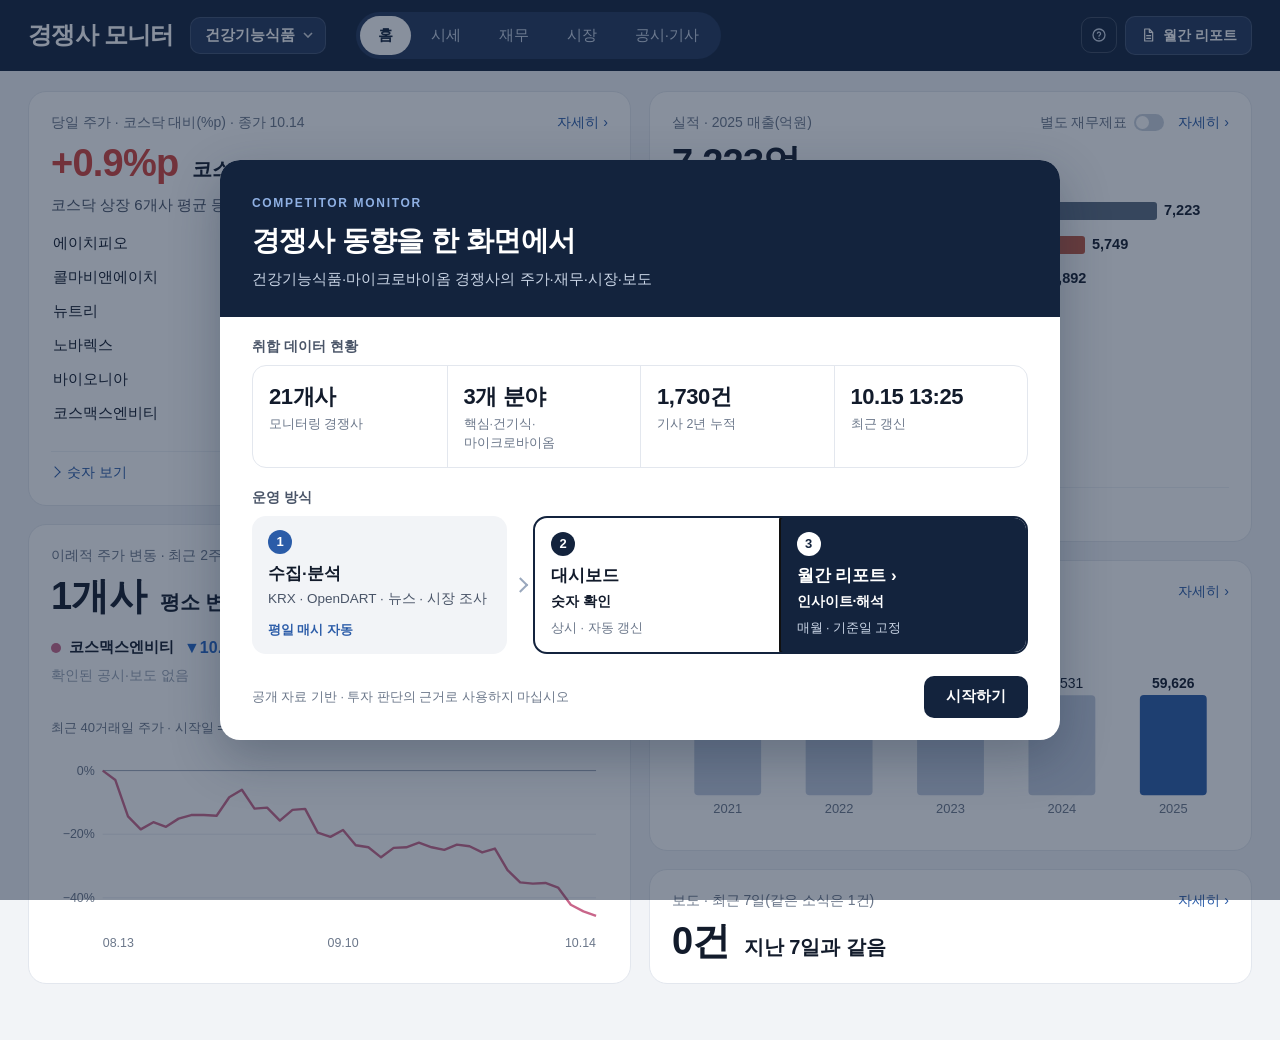
==== commit 096cd6a6: "약식 손익계산서: 별도 재무제표가 있는 회사에 연결/별도 전환 추가 - 팝업 안에서만 바뀜(화면 전체 스위치는 그대로), 비교 평균도 같은 기준으로 재계산 - 별도 값이 없는 회사" ====
--- a/index.html
+++ b/index.html
@@ -7,7 +7,7 @@
 <link rel="icon" type="image/svg+xml" href="favicon.svg">
 <link rel="icon" type="image/png" sizes="32x32" href="favicon-32.png">
 <link rel="apple-touch-icon" href="apple-touch-icon.png">
-<link rel="stylesheet" href="assets/app.css?v=36">
+<link rel="stylesheet" href="assets/app.css?v=37">
 </head>
 <body>
 <header id="hdr"></header>
@@ -15,7 +15,7 @@
 <div id="tip" role="tooltip" hidden></div>
 <dialog id="coPop" aria-labelledby="coPopTitle"><div id="coPopBody"></div></dialog>
 <script src="assets/colors.js?v=21"></script>
-<script src="assets/core.js?v=29"></script>
-<script src="assets/summary.js?v=41"></script>
+<script src="assets/core.js?v=30"></script>
+<script src="assets/summary.js?v=42"></script>
 </body>
 </html>
--- a/assets/app.css
+++ b/assets/app.css
@@ -442,6 +442,7 @@
 @media (max-width:760px){ .sg-m{margin-left:0;flex-basis:100%} }
 /* 구역 안 별도 재무제표 스위치: 제목 줄 오른쪽 */
 .h2o,.h3o{display:flex;align-items:baseline;gap:8px;flex-wrap:wrap}
+.h3o .cp-fs{margin-left:auto;align-self:center;font-size:13.5px;font-weight:500}
 .h2o .fsb,.h3o .fsb{margin-left:auto;font-size:13.5px;font-weight:500;align-self:center}
 .ic .meta .mr{display:inline-flex;align-items:center;gap:14px;flex:none}
 .ic .meta .fsb{font-size:13.5px}
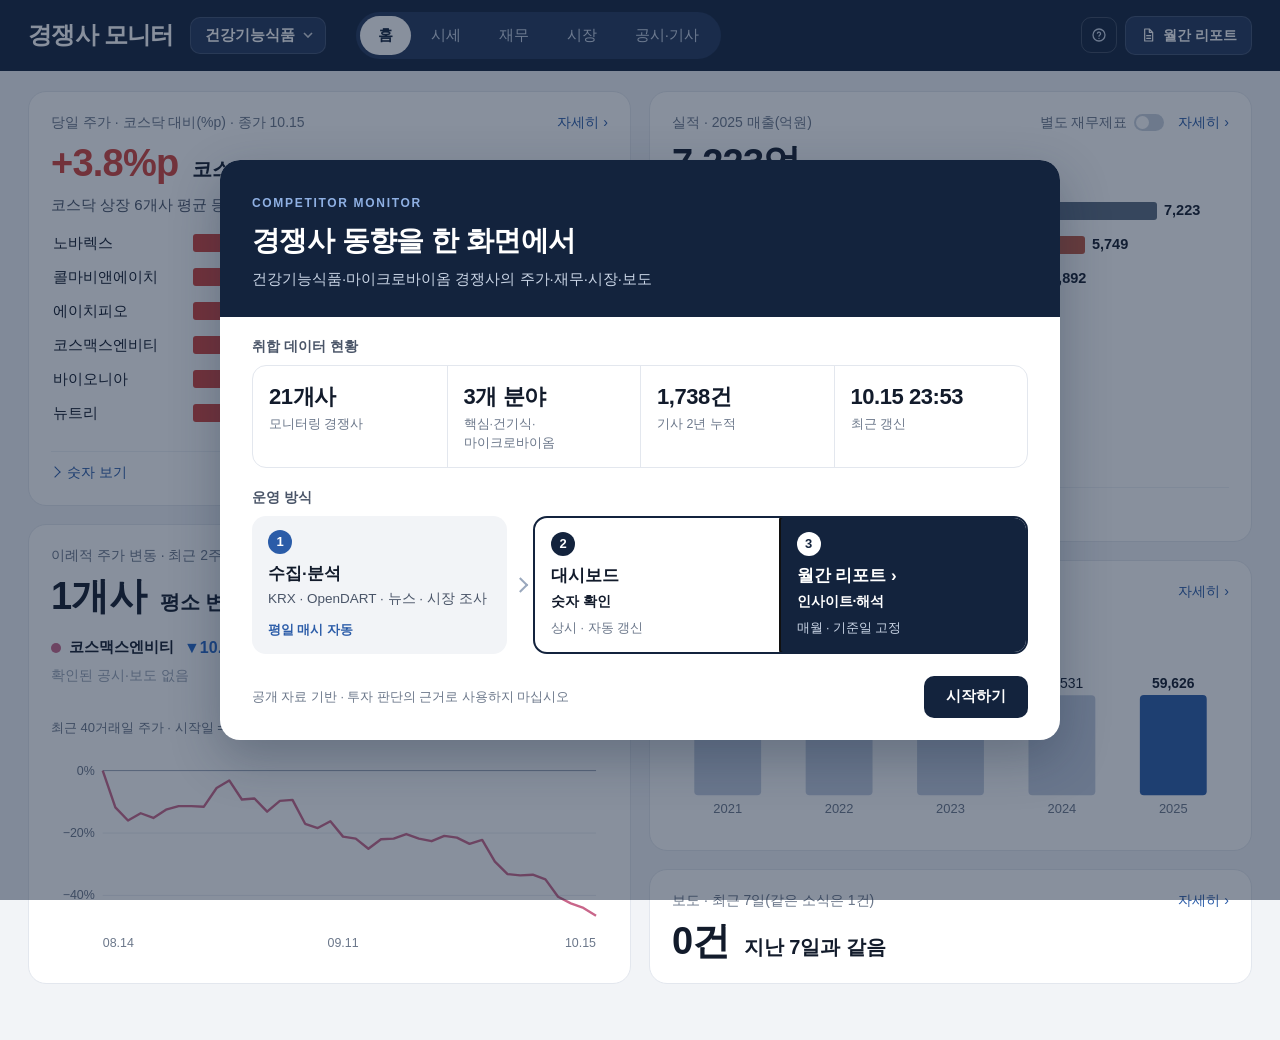
==== commit 31a01734: "시장: 숫자·그래프마다 출처 번호, 아래에 출처 목록(접기) - market.json 의 s 번호를 [n]으로 표시(누르면 원문), 번호는 리포트와 같음 - 시장 규모·생산액·수출" ====
--- a/index.html
+++ b/index.html
@@ -7,7 +7,7 @@
 <link rel="icon" type="image/svg+xml" href="favicon.svg">
 <link rel="icon" type="image/png" sizes="32x32" href="favicon-32.png">
 <link rel="apple-touch-icon" href="apple-touch-icon.png">
-<link rel="stylesheet" href="assets/app.css?v=37">
+<link rel="stylesheet" href="assets/app.css?v=39">
 </head>
 <body>
 <header id="hdr"></header>
@@ -15,7 +15,7 @@
 <div id="tip" role="tooltip" hidden></div>
 <dialog id="coPop" aria-labelledby="coPopTitle"><div id="coPopBody"></div></dialog>
 <script src="assets/colors.js?v=21"></script>
-<script src="assets/core.js?v=30"></script>
-<script src="assets/summary.js?v=42"></script>
+<script src="assets/core.js?v=31"></script>
+<script src="assets/summary.js?v=44"></script>
 </body>
 </html>
--- a/assets/app.css
+++ b/assets/app.css
@@ -193,9 +193,6 @@
 .adm-hd{display:flex;justify-content:space-between;align-items:center;margin-bottom:14px}
 .adm-hd h2{margin:0;font-size:21px}
 #adm h3{font-size:16px;margin:18px 0 8px}#adm h3 small{font-size:13px;font-weight:400;color:var(--muted);margin-left:8px}
-.adm-go{display:flex;flex-direction:column;border:1px solid var(--line);border-radius:12px;padding:12px 14px;font-weight:700;color:var(--accent)}
-.adm-go small{font-weight:400;color:var(--muted);font-size:13px}
-.adm-go:hover{border-color:var(--accent)}
 .adm-tool{display:flex;flex-wrap:wrap;gap:8px;align-items:center;margin:0 0 10px}
 .adm-tool input{font:inherit;font-size:14px;padding:6px 10px;border:1px solid var(--line);border-radius:8px}
 .cap-grid{display:grid;grid-template-columns:repeat(auto-fit,minmax(260px,1fr));gap:12px}
@@ -525,3 +522,11 @@
 .tl-t b .dot{margin-right:5px}
 .tl-t small{display:block;color:var(--muted);font-size:13px}
 .tl-m{margin:6px 0 0;font-size:13px;color:var(--muted)}
+
+/* 시장: 출처 번호(누르면 원문)와 접힌 출처 목록 */
+.srcn{font-size:13px;font-weight:600;margin-left:3px;vertical-align:baseline;position:relative;top:-.45em;white-space:nowrap}
+.srcn a,.srcn span{color:var(--accent);text-decoration:none}
+.srcn a:hover{text-decoration:underline}
+.mk-src{margin-top:4px}
+.mk-src ol{margin:6px 0 0;padding-left:28px;font-size:14px;line-height:1.7;color:var(--ink-2)}
+.mk-src ol a{color:inherit}
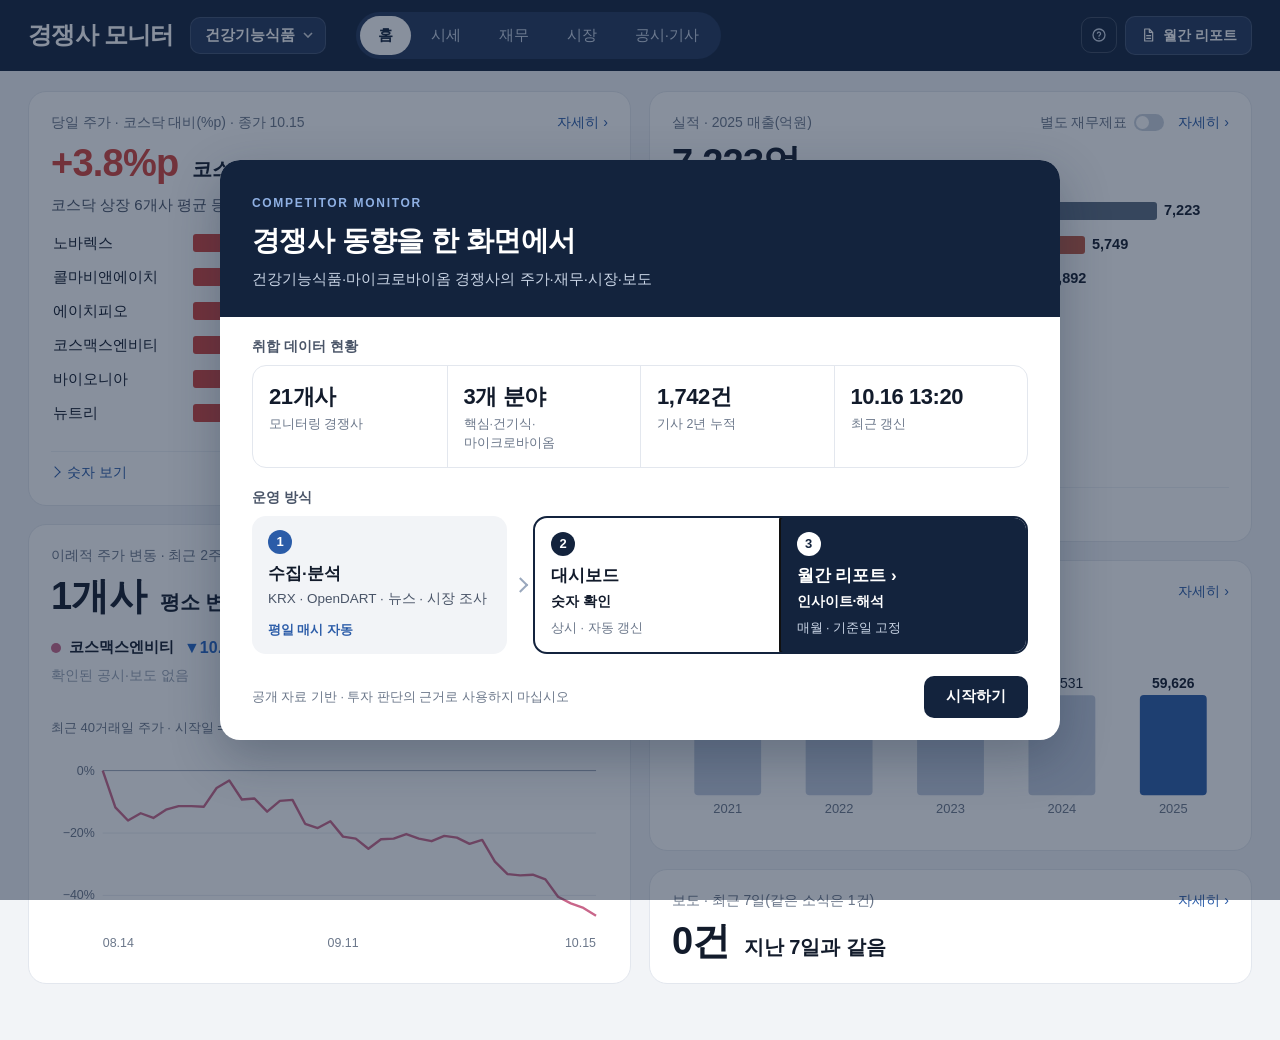
==== commit f6075112: "대시보드: 회사 이름 옆에 대표 브랜드 칩 - 표·재무 카드·약식 손익 팝업·이례적 주가 변동 목록에 config brand 표시(회사 색 옅은 바탕) - 홈 좁은 열의 표는 브랜" ====
--- a/index.html
+++ b/index.html
@@ -7,7 +7,7 @@
 <link rel="icon" type="image/svg+xml" href="favicon.svg">
 <link rel="icon" type="image/png" sizes="32x32" href="favicon-32.png">
 <link rel="apple-touch-icon" href="apple-touch-icon.png">
-<link rel="stylesheet" href="assets/app.css?v=39">
+<link rel="stylesheet" href="assets/app.css?v=41">
 </head>
 <body>
 <header id="hdr"></header>
@@ -15,7 +15,7 @@
 <div id="tip" role="tooltip" hidden></div>
 <dialog id="coPop" aria-labelledby="coPopTitle"><div id="coPopBody"></div></dialog>
 <script src="assets/colors.js?v=21"></script>
-<script src="assets/core.js?v=31"></script>
-<script src="assets/summary.js?v=44"></script>
+<script src="assets/core.js?v=32"></script>
+<script src="assets/summary.js?v=46"></script>
 </body>
 </html>
--- a/assets/app.css
+++ b/assets/app.css
@@ -530,3 +530,8 @@
 .mk-src{margin-top:4px}
 .mk-src ol{margin:6px 0 0;padding-left:28px;font-size:14px;line-height:1.7;color:var(--ink-2)}
 .mk-src ol a{color:inherit}
+
+/* 대표 브랜드 칩: 회사 이름 옆, 회사 색 옅은 바탕 */
+.bchip{display:inline-block;margin-left:6px;padding:1px 8px;border-radius:999px;font-size:13px;font-weight:600;line-height:1.5;white-space:nowrap;vertical-align:middle;color:var(--cc);background:color-mix(in srgb,var(--cc) 12%,#fff)}
+.cp-head h2 .bchip{font-size:14px}
+.home td .bchip{display:table;margin:2px 0 0 16px}   /* 홈 좁은 열의 표: 브랜드는 이름 아래 줄로(표가 넘치지 않게) */
